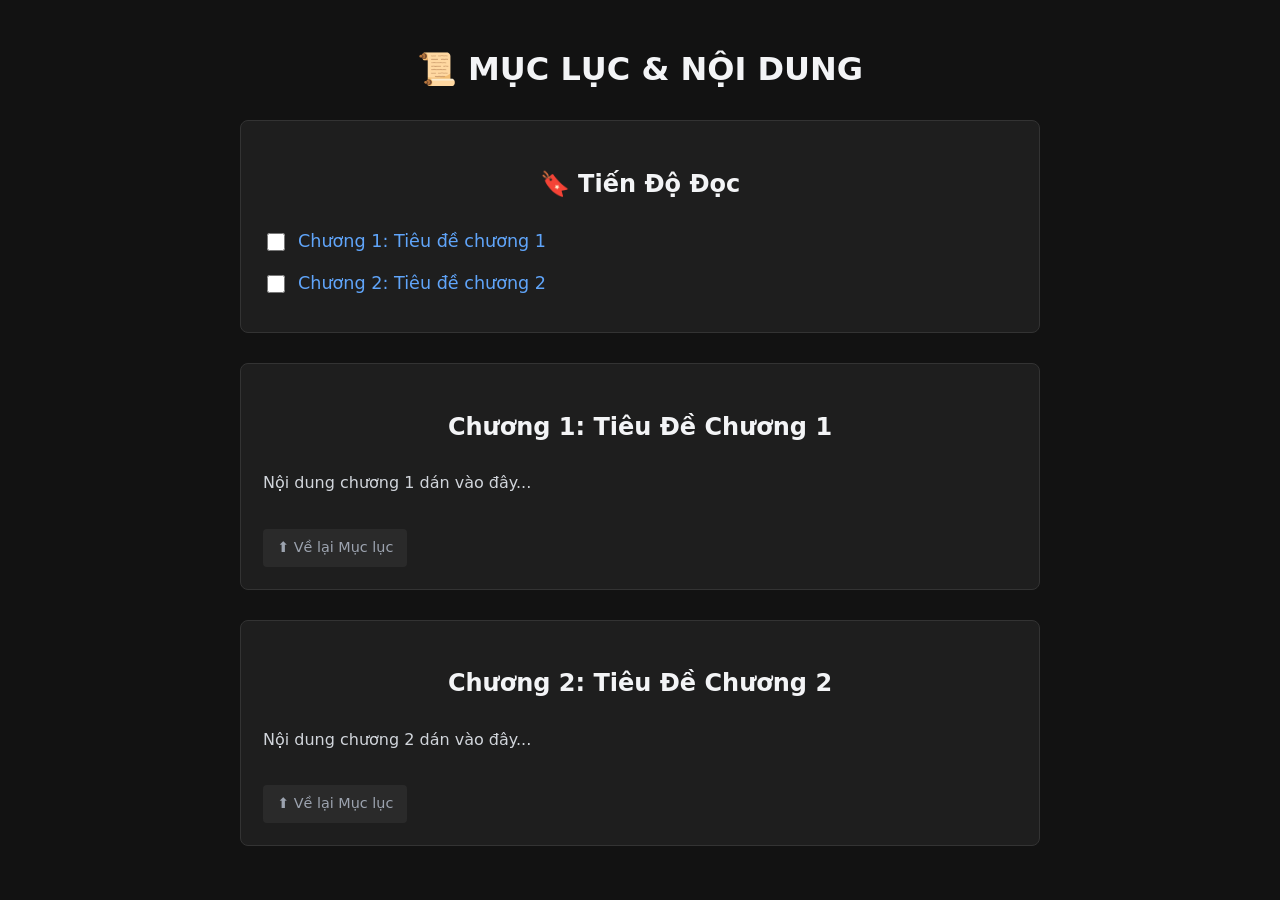
==== index.html @ a1f93762 "Rename index to index.html" ====
<!DOCTYPE html>
<html lang="vi">
<head>
    <meta charset="UTF-8">
    <meta name="viewport" content="width=device-width, initial-scale=1.0">
    <title>Truyện / Tác Phẩm</title>
    <style>
        html { scroll-behavior: smooth; }
        body {
            background-color: #121212;
            color: #d1d5db;
            font-family: system-ui, -apple-system, sans-serif;
            line-height: 1.8;
            max-width: 800px;
            margin: 0 auto;
            padding: 20px;
        }
        h1, h2 { color: #f3f4f6; text-align: center; }
        a { color: #60a5fa; text-decoration: none; }
        a:hover { text-decoration: underline; }
        .toc-box, .chapter {
            background: #1e1e1e;
            padding: 22px;
            border-radius: 8px;
            margin-bottom: 30px;
            border: 1px solid #333;
        }
        .checkbox-item {
            display: flex;
            align-items: center;
            gap: 10px;
            margin: 10px 0;
            font-size: 1.1em;
        }
        input[type="checkbox"] {
            width: 18px;
            height: 18px;
            cursor: pointer;
            accent-color: #3b82f6;
        }
        .btn-top {
            display: inline-block;
            margin-top: 15px;
            padding: 6px 14px;
            background: #2a2a2a;
            color: #9ca3af;
            border-radius: 4px;
            font-size: 0.9em;
        }
        .btn-top:hover { background: #3b82f6; color: #fff; text-decoration: none; }
    </style>
</head>
<body>

    <h1 id="top">📜 MỤC LỤC & NỘI DUNG</h1>
    
    <!-- MỤC LỤC & CHECKBOX -->
    <div class="toc-box">
        <h2>🔖 Tiến Độ Đọc</h2>
        
        <div class="checkbox-item">
            <input type="checkbox" id="c1">
            <label for="c1"><a href="#chuong-1">Chương 1: Tiêu đề chương 1</a></label>
        </div>
        <div class="checkbox-item">
            <input type="checkbox" id="c2">
            <label for="c2"><a href="#chuong-2">Chương 2: Tiêu đề chương 2</a></label>
        </div>
    </div>

    <!-- NỘI DUNG -->
    <div class="chapter" id="chuong-1">
        <h2>Chương 1: Tiêu Đề Chương 1</h2>
        <p>Nội dung chương 1 dán vào đây...</p>
        <a href="#top" class="btn-top">⬆ Về lại Mục lục</a>
    </div>

    <div class="chapter" id="chuong-2">
        <h2>Chương 2: Tiêu Đề Chương 2</h2>
        <p>Nội dung chương 2 dán vào đây...</p>
        <a href="#top" class="btn-top">⬆ Về lại Mục lục</a>
    </div>

</body>
</html>
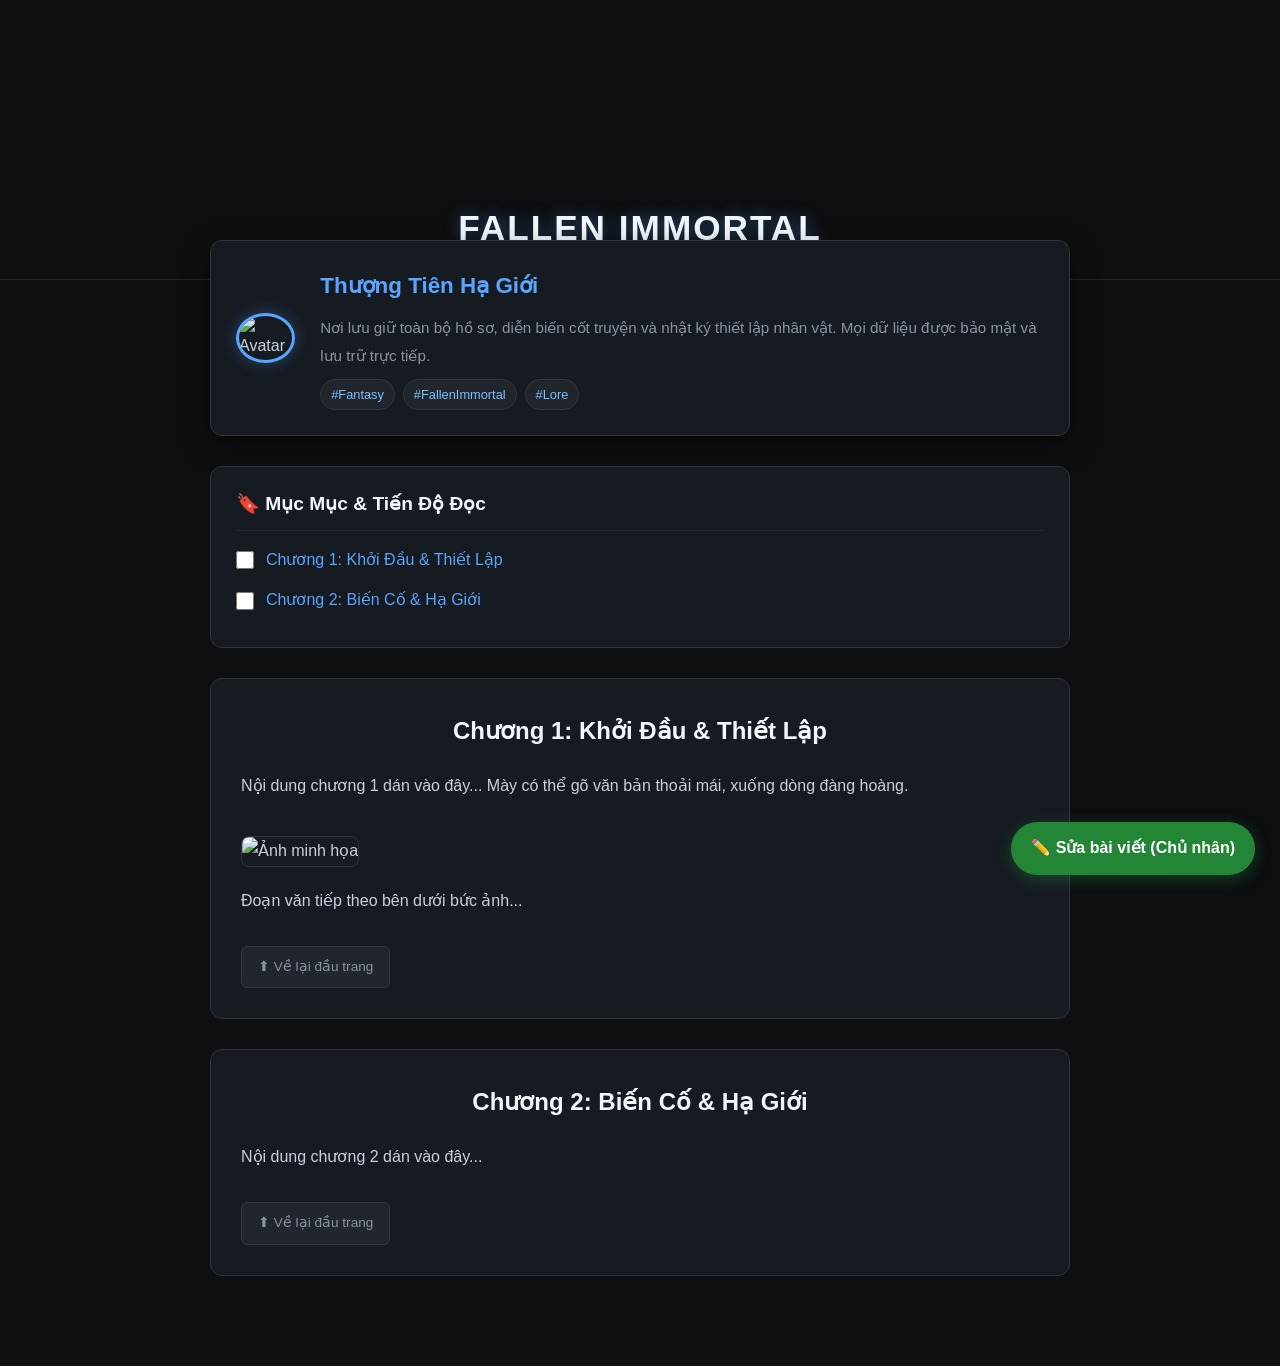
==== commit 7c2c6c73: "Update index.html" ====
--- a/index.html
+++ b/index.html
@@ -3,83 +3,281 @@
 <head>
     <meta charset="UTF-8">
     <meta name="viewport" content="width=device-width, initial-scale=1.0">
-    <title>Truyện / Tác Phẩm</title>
+    <title> Đây không phải tiểu thuyết của tôi </title>
     <style>
         html { scroll-behavior: smooth; }
+        * { box-sizing: border-box; margin: 0; padding: 0; }
+        
         body {
-            background-color: #121212;
-            color: #d1d5db;
-            font-family: system-ui, -apple-system, sans-serif;
+            background-color: #0d0f12;
+            color: #c9d1d9;
+            font-family: 'Segoe UI', -apple-system, BlinkMacSystemFont, Roboto, sans-serif;
             line-height: 1.8;
-            max-width: 800px;
-            margin: 0 auto;
-            padding: 20px;
-        }
-        h1, h2 { color: #f3f4f6; text-align: center; }
-        a { color: #60a5fa; text-decoration: none; }
-        a:hover { text-decoration: underline; }
-        .toc-box, .chapter {
-            background: #1e1e1e;
-            padding: 22px;
-            border-radius: 8px;
+            padding-bottom: 60px;
+        }
+
+        /* HEADER & BANNER ẢNH */
+        .banner-container {
+            width: 100%;
+            height: 280px;
+            background: linear-gradient(180deg, rgba(13,15,18,0.3) 0%, rgba(13,15,18,1) 100%), 
+                        url('https://images.unsplash.com/photo-1518709268805-4e9042af9f23?q=80&w=1000') center/cover no-repeat;
+            display: flex;
+            align-items: flex-end;
+            justify-content: center;
+            padding-bottom: 20px;
+            border-bottom: 1px solid #21262d;
+        }
+
+        .main-title {
+            font-size: 2.2rem;
+            color: #f0f6fc;
+            text-shadow: 0 0 15px rgba(88, 166, 255, 0.4);
+            letter-spacing: 2px;
+            text-align: center;
+        }
+
+        .container {
+            max-width: 900px;
+            margin: -40px auto 0;
+            padding: 0 20px;
+            position: relative;
+            z-index: 10;
+        }
+
+        /* KHUNG GIỚI THIỆU (PROFILE CARD) */
+        .profile-card {
+            background: #161b22;
+            border: 1px solid #30363d;
+            border-radius: 12px;
+            padding: 25px;
+            display: flex;
+            gap: 25px;
+            align-items: center;
+            box-shadow: 0 10px 25px rgba(0,0,0,0.5);
             margin-bottom: 30px;
-            border: 1px solid #333;
-        }
+        }
+
+        .avatar-box img {
+            width: 120px;
+            height: 120px;
+            border-radius: 50%;
+            object-fit: cover;
+            border: 3px solid #58a6ff;
+            box-shadow: 0 0 15px rgba(88, 166, 255, 0.3);
+        }
+
+        .profile-info h3 {
+            color: #58a6ff;
+            font-size: 1.4rem;
+            margin-bottom: 8px;
+        }
+
+        .profile-info p {
+            font-size: 0.95rem;
+            color: #8b949e;
+        }
+
+        .tags {
+            margin-top: 10px;
+            display: flex;
+            gap: 8px;
+            flex-wrap: wrap;
+        }
+
+        .tag {
+            background: #21262d;
+            color: #79c0ff;
+            padding: 3px 10px;
+            border-radius: 15px;
+            font-size: 0.8rem;
+            border: 1px solid #30363d;
+        }
+
+        /* MỤC LỤC & CHECKBOX */
+        .toc-box {
+            background: #161b22;
+            border: 1px solid #30363d;
+            border-radius: 12px;
+            padding: 20px 25px;
+            margin-bottom: 30px;
+        }
+
+        .toc-box h2 {
+            font-size: 1.2rem;
+            color: #f0f6fc;
+            margin-bottom: 15px;
+            border-bottom: 1px solid #21262d;
+            padding-bottom: 8px;
+        }
+
         .checkbox-item {
             display: flex;
             align-items: center;
-            gap: 10px;
-            margin: 10px 0;
-            font-size: 1.1em;
-        }
+            gap: 12px;
+            margin: 12px 0;
+            transition: 0.2s;
+        }
+
+        .checkbox-item:hover { transform: translateX(5px); }
+
         input[type="checkbox"] {
             width: 18px;
             height: 18px;
             cursor: pointer;
-            accent-color: #3b82f6;
-        }
+            accent-color: #238636;
+        }
+
+        .checkbox-item a {
+            color: #58a6ff;
+            text-decoration: none;
+            font-weight: 500;
+        }
+
+        .checkbox-item a:hover { text-decoration: underline; }
+
+        /* NỘI DUNG BÀI VIẾT */
+        .chapter {
+            background: #161b22;
+            border: 1px solid #30363d;
+            border-radius: 12px;
+            padding: 30px;
+            margin-bottom: 30px;
+        }
+
+        .chapter h2 {
+            color: #f0f6fc;
+            font-size: 1.5rem;
+            margin-bottom: 20px;
+            text-align: center;
+        }
+
+        .chapter p {
+            margin-bottom: 15px;
+            color: #c9d1d9;
+            text-align: justify;
+        }
+
+        /* CHÈN ẢNH MINH HỌA TRONG BÀI */
+        .story-img {
+            width: 100%;
+            max-height: 400px;
+            object-fit: cover;
+            border-radius: 8px;
+            margin: 20px 0;
+            border: 1px solid #30363d;
+        }
+
         .btn-top {
             display: inline-block;
             margin-top: 15px;
-            padding: 6px 14px;
-            background: #2a2a2a;
-            color: #9ca3af;
-            border-radius: 4px;
-            font-size: 0.9em;
-        }
-        .btn-top:hover { background: #3b82f6; color: #fff; text-decoration: none; }
+            padding: 8px 16px;
+            background: #21262d;
+            color: #8b949e;
+            border-radius: 6px;
+            font-size: 0.85rem;
+            text-decoration: none;
+            border: 1px solid #30363d;
+            transition: 0.2s;
+        }
+
+        .btn-top:hover { background: #30363d; color: #f0f6fc; }
+
+        /* NÚT EDIT CỦA CHỦ NHÂN (Góc phải màn hình) */
+        .owner-edit-btn {
+            position: fixed;
+            bottom: 25px;
+            right: 25px;
+            background: #238636;
+            color: #fff;
+            padding: 12px 20px;
+            border-radius: 30px;
+            text-decoration: none;
+            font-weight: bold;
+            box-shadow: 0 4px 15px rgba(35, 134, 54, 0.4);
+            transition: 0.3s;
+            z-index: 999;
+            display: flex;
+            align-items: center;
+            gap: 8px;
+        }
+
+        .owner-edit-btn:hover {
+            background: #2ea043;
+            transform: translateY(-3px);
+        }
+
+        @media (max-width: 600px) {
+            .profile-card { flex-direction: column; text-align: center; }
+            .tags { justify-content: center; }
+        }
     </style>
 </head>
 <body>
 
-    <h1 id="top">📜 MỤC LỤC & NỘI DUNG</h1>
-    
-    <!-- MỤC LỤC & CHECKBOX -->
-    <div class="toc-box">
-        <h2>🔖 Tiến Độ Đọc</h2>
-        
-        <div class="checkbox-item">
-            <input type="checkbox" id="c1">
-            <label for="c1"><a href="#chuong-1">Chương 1: Tiêu đề chương 1</a></label>
-        </div>
-        <div class="checkbox-item">
-            <input type="checkbox" id="c2">
-            <label for="c2"><a href="#chuong-2">Chương 2: Tiêu đề chương 2</a></label>
-        </div>
+    <!-- BANNER ẢNH TRÊN CÙNG -->
+    <div class="banner-container">
+        <h1 class="main-title">FALLEN IMMORTAL</h1>
     </div>
 
-    <!-- NỘI DUNG -->
-    <div class="chapter" id="chuong-1">
-        <h2>Chương 1: Tiêu Đề Chương 1</h2>
-        <p>Nội dung chương 1 dán vào đây...</p>
-        <a href="#top" class="btn-top">⬆ Về lại Mục lục</a>
+    <div class="container" id="top">
+
+        <!-- KHUNG GIỚI THIỆU PERSONA / TÁC GIẢ -->
+        <div class="profile-card">
+            <div class="avatar-box">
+                <!-- Thay link ảnh avatar của mày vào src dưới đây -->
+                <img src="https://api.dicebear.com/7.x/bottts/svg?seed=Fallen" alt="Avatar">
+            </div>
+            <div class="profile-info">
+                <h3>Thượng Tiên Hạ Giới</h3>
+                <p>Nơi lưu giữ toàn bộ hồ sơ, diễn biến cốt truyện và nhật ký thiết lập nhân vật. Mọi dữ liệu được bảo mật và lưu trữ trực tiếp.</p>
+                <div class="tags">
+                    <span class="tag">#Fantasy</span>
+                    <span class="tag">#FallenImmortal</span>
+                    <span class="tag">#Lore</span>
+                </div>
+            </div>
+        </div>
+
+        <!-- MỤC LỤC & TỔNG HỢP TIẾN ĐỘ -->
+        <div class="toc-box">
+            <h2>🔖 Mục Mục & Tiến Độ Đọc</h2>
+            <div class="checkbox-item">
+                <input type="checkbox" id="c1">
+                <label for="c1"><a href="#chuong-1">Chương 1: Khởi Đầu & Thiết Lập</a></label>
+            </div>
+            <div class="checkbox-item">
+                <input type="checkbox" id="c2">
+                <label for="c2"><a href="#chuong-2">Chương 2: Biến Cố & Hạ Giới</a></label>
+            </div>
+        </div>
+
+        <!-- NỘI DUNG CHƯƠNG 1 -->
+        <div class="chapter" id="chuong-1">
+            <h2>Chương 1: Khởi Đầu & Thiết Lập</h2>
+            <p>Nội dung chương 1 dán vào đây... Mày có thể gõ văn bản thoải mái, xuống dòng đàng hoàng.</p>
+            
+            <!-- CHÈN ẢNH MINH HỌA TRONG BÀI -->
+            <img class="story-img" src="https://images.unsplash.com/photo-1518709268805-4e9042af9f23?q=80&w=1000" alt="Ảnh minh họa">
+
+            <p>Đoạn văn tiếp theo bên dưới bức ảnh...</p>
+            <a href="#top" class="btn-top">⬆ Về lại đầu trang</a>
+        </div>
+
+        <!-- NỘI DUNG CHƯƠNG 2 -->
+        <div class="chapter" id="chuong-2">
+            <h2>Chương 2: Biến Cố & Hạ Giới</h2>
+            <p>Nội dung chương 2 dán vào đây...</p>
+            <a href="#top" class="btn-top">⬆ Về lại đầu trang</a>
+        </div>
+
     </div>
 
-    <div class="chapter" id="chuong-2">
-        <h2>Chương 2: Tiêu Đề Chương 2</h2>
-        <p>Nội dung chương 2 dán vào đây...</p>
-        <a href="#top" class="btn-top">⬆ Về lại Mục lục</a>
-    </div>
+    <!-- NÚT EDIT DÀNH RIÊNG CHO CHỦ NHÂN (Dẫn thẳng tới trang Edit file trên GitHub) -->
+    <!-- THAY "TEN-USER" VÀ "TEN-REPO" CỦA MÀY VÀO LINK DƯỚI ĐÂY -->
+    <a href="https://github.com/TEN-USER/TEN-REPO/edit/main/index.html" target="_blank" class="owner-edit-btn">
+        ✏️ Sửa bài viết (Chủ nhân)
+    </a>
 
 </body>
 </html>
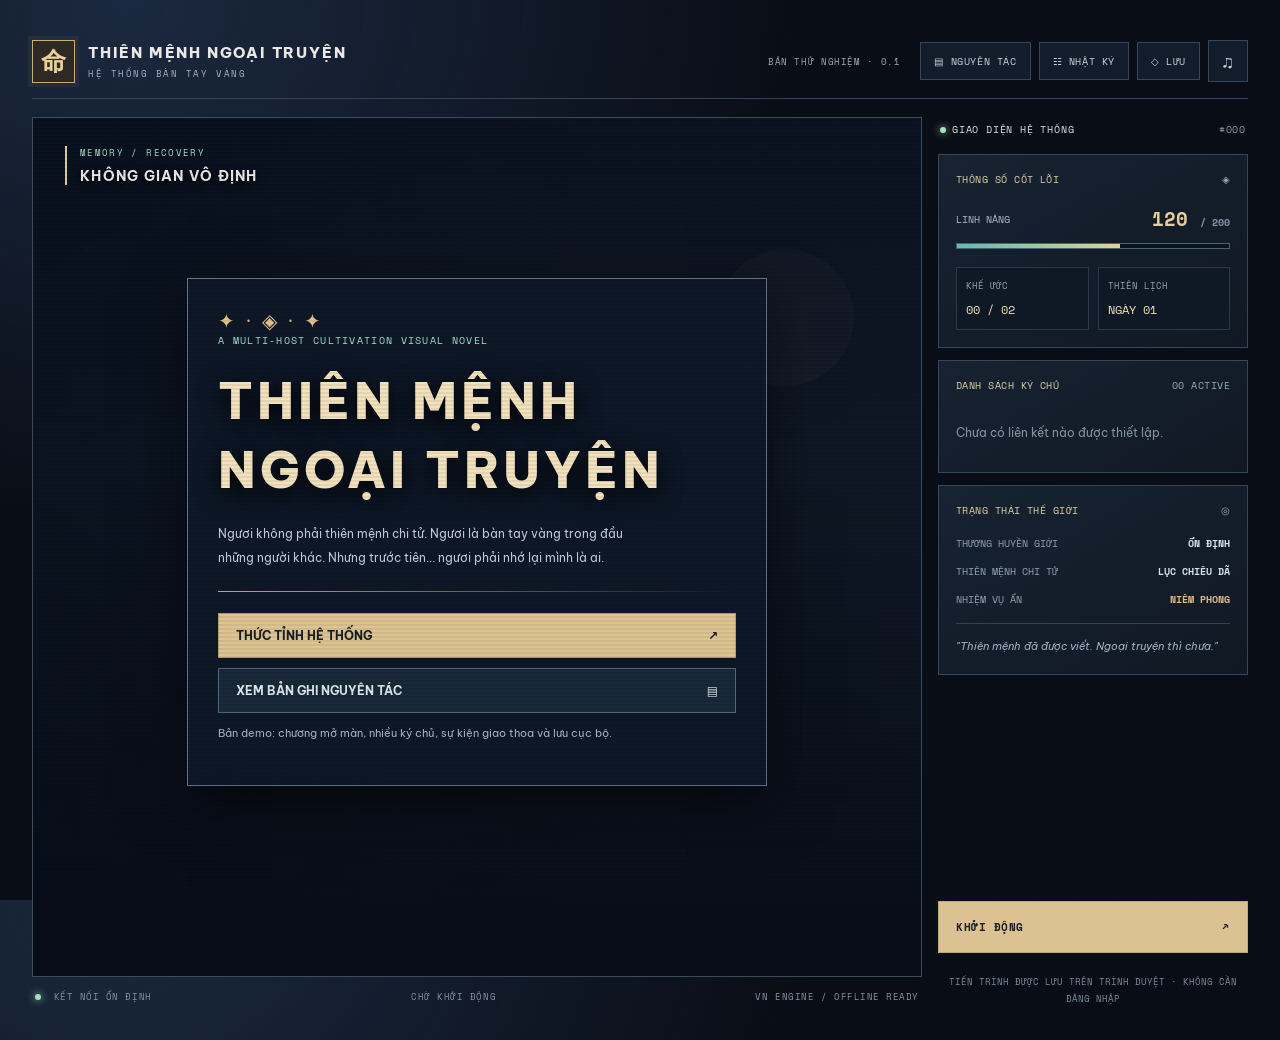
==== commit 656b1bf7: "Make visual novel the homepage and preserve previous site under old-site" ====
--- a/index.html
+++ b/index.html
@@ -1,283 +1,13 @@
-<!DOCTYPE html>
+<!doctype html>
 <html lang="vi">
 <head>
-    <meta charset="UTF-8">
-    <meta name="viewport" content="width=device-width, initial-scale=1.0">
-    <title> Đây không phải tiểu thuyết của tôi </title>
-    <style>
-        html { scroll-behavior: smooth; }
-        * { box-sizing: border-box; margin: 0; padding: 0; }
-        
-        body {
-            background-color: #0d0f12;
-            color: #c9d1d9;
-            font-family: 'Segoe UI', -apple-system, BlinkMacSystemFont, Roboto, sans-serif;
-            line-height: 1.8;
-            padding-bottom: 60px;
-        }
-
-        /* HEADER & BANNER ẢNH */
-        .banner-container {
-            width: 100%;
-            height: 280px;
-            background: linear-gradient(180deg, rgba(13,15,18,0.3) 0%, rgba(13,15,18,1) 100%), 
-                        url('https://images.unsplash.com/photo-1518709268805-4e9042af9f23?q=80&w=1000') center/cover no-repeat;
-            display: flex;
-            align-items: flex-end;
-            justify-content: center;
-            padding-bottom: 20px;
-            border-bottom: 1px solid #21262d;
-        }
-
-        .main-title {
-            font-size: 2.2rem;
-            color: #f0f6fc;
-            text-shadow: 0 0 15px rgba(88, 166, 255, 0.4);
-            letter-spacing: 2px;
-            text-align: center;
-        }
-
-        .container {
-            max-width: 900px;
-            margin: -40px auto 0;
-            padding: 0 20px;
-            position: relative;
-            z-index: 10;
-        }
-
-        /* KHUNG GIỚI THIỆU (PROFILE CARD) */
-        .profile-card {
-            background: #161b22;
-            border: 1px solid #30363d;
-            border-radius: 12px;
-            padding: 25px;
-            display: flex;
-            gap: 25px;
-            align-items: center;
-            box-shadow: 0 10px 25px rgba(0,0,0,0.5);
-            margin-bottom: 30px;
-        }
-
-        .avatar-box img {
-            width: 120px;
-            height: 120px;
-            border-radius: 50%;
-            object-fit: cover;
-            border: 3px solid #58a6ff;
-            box-shadow: 0 0 15px rgba(88, 166, 255, 0.3);
-        }
-
-        .profile-info h3 {
-            color: #58a6ff;
-            font-size: 1.4rem;
-            margin-bottom: 8px;
-        }
-
-        .profile-info p {
-            font-size: 0.95rem;
-            color: #8b949e;
-        }
-
-        .tags {
-            margin-top: 10px;
-            display: flex;
-            gap: 8px;
-            flex-wrap: wrap;
-        }
-
-        .tag {
-            background: #21262d;
-            color: #79c0ff;
-            padding: 3px 10px;
-            border-radius: 15px;
-            font-size: 0.8rem;
-            border: 1px solid #30363d;
-        }
-
-        /* MỤC LỤC & CHECKBOX */
-        .toc-box {
-            background: #161b22;
-            border: 1px solid #30363d;
-            border-radius: 12px;
-            padding: 20px 25px;
-            margin-bottom: 30px;
-        }
-
-        .toc-box h2 {
-            font-size: 1.2rem;
-            color: #f0f6fc;
-            margin-bottom: 15px;
-            border-bottom: 1px solid #21262d;
-            padding-bottom: 8px;
-        }
-
-        .checkbox-item {
-            display: flex;
-            align-items: center;
-            gap: 12px;
-            margin: 12px 0;
-            transition: 0.2s;
-        }
-
-        .checkbox-item:hover { transform: translateX(5px); }
-
-        input[type="checkbox"] {
-            width: 18px;
-            height: 18px;
-            cursor: pointer;
-            accent-color: #238636;
-        }
-
-        .checkbox-item a {
-            color: #58a6ff;
-            text-decoration: none;
-            font-weight: 500;
-        }
-
-        .checkbox-item a:hover { text-decoration: underline; }
-
-        /* NỘI DUNG BÀI VIẾT */
-        .chapter {
-            background: #161b22;
-            border: 1px solid #30363d;
-            border-radius: 12px;
-            padding: 30px;
-            margin-bottom: 30px;
-        }
-
-        .chapter h2 {
-            color: #f0f6fc;
-            font-size: 1.5rem;
-            margin-bottom: 20px;
-            text-align: center;
-        }
-
-        .chapter p {
-            margin-bottom: 15px;
-            color: #c9d1d9;
-            text-align: justify;
-        }
-
-        /* CHÈN ẢNH MINH HỌA TRONG BÀI */
-        .story-img {
-            width: 100%;
-            max-height: 400px;
-            object-fit: cover;
-            border-radius: 8px;
-            margin: 20px 0;
-            border: 1px solid #30363d;
-        }
-
-        .btn-top {
-            display: inline-block;
-            margin-top: 15px;
-            padding: 8px 16px;
-            background: #21262d;
-            color: #8b949e;
-            border-radius: 6px;
-            font-size: 0.85rem;
-            text-decoration: none;
-            border: 1px solid #30363d;
-            transition: 0.2s;
-        }
-
-        .btn-top:hover { background: #30363d; color: #f0f6fc; }
-
-        /* NÚT EDIT CỦA CHỦ NHÂN (Góc phải màn hình) */
-        .owner-edit-btn {
-            position: fixed;
-            bottom: 25px;
-            right: 25px;
-            background: #238636;
-            color: #fff;
-            padding: 12px 20px;
-            border-radius: 30px;
-            text-decoration: none;
-            font-weight: bold;
-            box-shadow: 0 4px 15px rgba(35, 134, 54, 0.4);
-            transition: 0.3s;
-            z-index: 999;
-            display: flex;
-            align-items: center;
-            gap: 8px;
-        }
-
-        .owner-edit-btn:hover {
-            background: #2ea043;
-            transform: translateY(-3px);
-        }
-
-        @media (max-width: 600px) {
-            .profile-card { flex-direction: column; text-align: center; }
-            .tags { justify-content: center; }
-        }
-    </style>
+  <meta charset="utf-8">
+  <meta name="viewport" content="width=device-width, initial-scale=1">
+  <meta name="theme-color" content="#0c1019">
+  <title>Thiên Mệnh Ngoại Truyện — Hệ Thống Bàn Tay Vàng</title>
+  <meta http-equiv="refresh" content="0;url=./thien-menh-ngoai-truyen/">
+  <script>window.location.replace("./thien-menh-ngoai-truyen/");</script>
+  <style>*{box-sizing:border-box}body{background:#0c1019;color:#eee5d2;min-height:100vh;display:grid;place-items:center;font-family:system-ui,sans-serif;text-align:center;padding:24px}main{max-width:650px;border:1px solid #546377;padding:32px;background:#152233}h1{font-size:26px;color:#e9c990}p{line-height:1.8}a{color:#a8dbc9;display:inline-block;padding:10px 14px}</style>
 </head>
-<body>
-
-    <!-- BANNER ẢNH TRÊN CÙNG -->
-    <div class="banner-container">
-        <h1 class="main-title">FALLEN IMMORTAL</h1>
-    </div>
-
-    <div class="container" id="top">
-
-        <!-- KHUNG GIỚI THIỆU PERSONA / TÁC GIẢ -->
-        <div class="profile-card">
-            <div class="avatar-box">
-                <!-- Thay link ảnh avatar của mày vào src dưới đây -->
-                <img src="https://api.dicebear.com/7.x/bottts/svg?seed=Fallen" alt="Avatar">
-            </div>
-            <div class="profile-info">
-                <h3>Thượng Tiên Hạ Giới</h3>
-                <p>Nơi lưu giữ toàn bộ hồ sơ, diễn biến cốt truyện và nhật ký thiết lập nhân vật. Mọi dữ liệu được bảo mật và lưu trữ trực tiếp.</p>
-                <div class="tags">
-                    <span class="tag">#Fantasy</span>
-                    <span class="tag">#FallenImmortal</span>
-                    <span class="tag">#Lore</span>
-                </div>
-            </div>
-        </div>
-
-        <!-- MỤC LỤC & TỔNG HỢP TIẾN ĐỘ -->
-        <div class="toc-box">
-            <h2>🔖 Mục Mục & Tiến Độ Đọc</h2>
-            <div class="checkbox-item">
-                <input type="checkbox" id="c1">
-                <label for="c1"><a href="#chuong-1">Chương 1: Khởi Đầu & Thiết Lập</a></label>
-            </div>
-            <div class="checkbox-item">
-                <input type="checkbox" id="c2">
-                <label for="c2"><a href="#chuong-2">Chương 2: Biến Cố & Hạ Giới</a></label>
-            </div>
-        </div>
-
-        <!-- NỘI DUNG CHƯƠNG 1 -->
-        <div class="chapter" id="chuong-1">
-            <h2>Chương 1: Khởi Đầu & Thiết Lập</h2>
-            <p>Nội dung chương 1 dán vào đây... Mày có thể gõ văn bản thoải mái, xuống dòng đàng hoàng.</p>
-            
-            <!-- CHÈN ẢNH MINH HỌA TRONG BÀI -->
-            <img class="story-img" src="https://images.unsplash.com/photo-1518709268805-4e9042af9f23?q=80&w=1000" alt="Ảnh minh họa">
-
-            <p>Đoạn văn tiếp theo bên dưới bức ảnh...</p>
-            <a href="#top" class="btn-top">⬆ Về lại đầu trang</a>
-        </div>
-
-        <!-- NỘI DUNG CHƯƠNG 2 -->
-        <div class="chapter" id="chuong-2">
-            <h2>Chương 2: Biến Cố & Hạ Giới</h2>
-            <p>Nội dung chương 2 dán vào đây...</p>
-            <a href="#top" class="btn-top">⬆ Về lại đầu trang</a>
-        </div>
-
-    </div>
-
-    <!-- NÚT EDIT DÀNH RIÊNG CHO CHỦ NHÂN (Dẫn thẳng tới trang Edit file trên GitHub) -->
-    <!-- THAY "TEN-USER" VÀ "TEN-REPO" CỦA MÀY VÀO LINK DƯỚI ĐÂY -->
-    <a href="https://github.com/TEN-USER/TEN-REPO/edit/main/index.html" target="_blank" class="owner-edit-btn">
-        ✏️ Sửa bài viết (Chủ nhân)
-    </a>
-
-</body>
-</html>
+<body><main><h1>THIÊN MỆNH NGOẠI TRUYỆN</h1><p>Đang chuyển tới visual novel Hệ Thống Bàn Tay Vàng...</p><p><a href="./thien-menh-ngoai-truyen/">Vào game</a></p><p><a href="./old-site/">Mở lại trang web cũ</a></p></main></body>
+</html>
